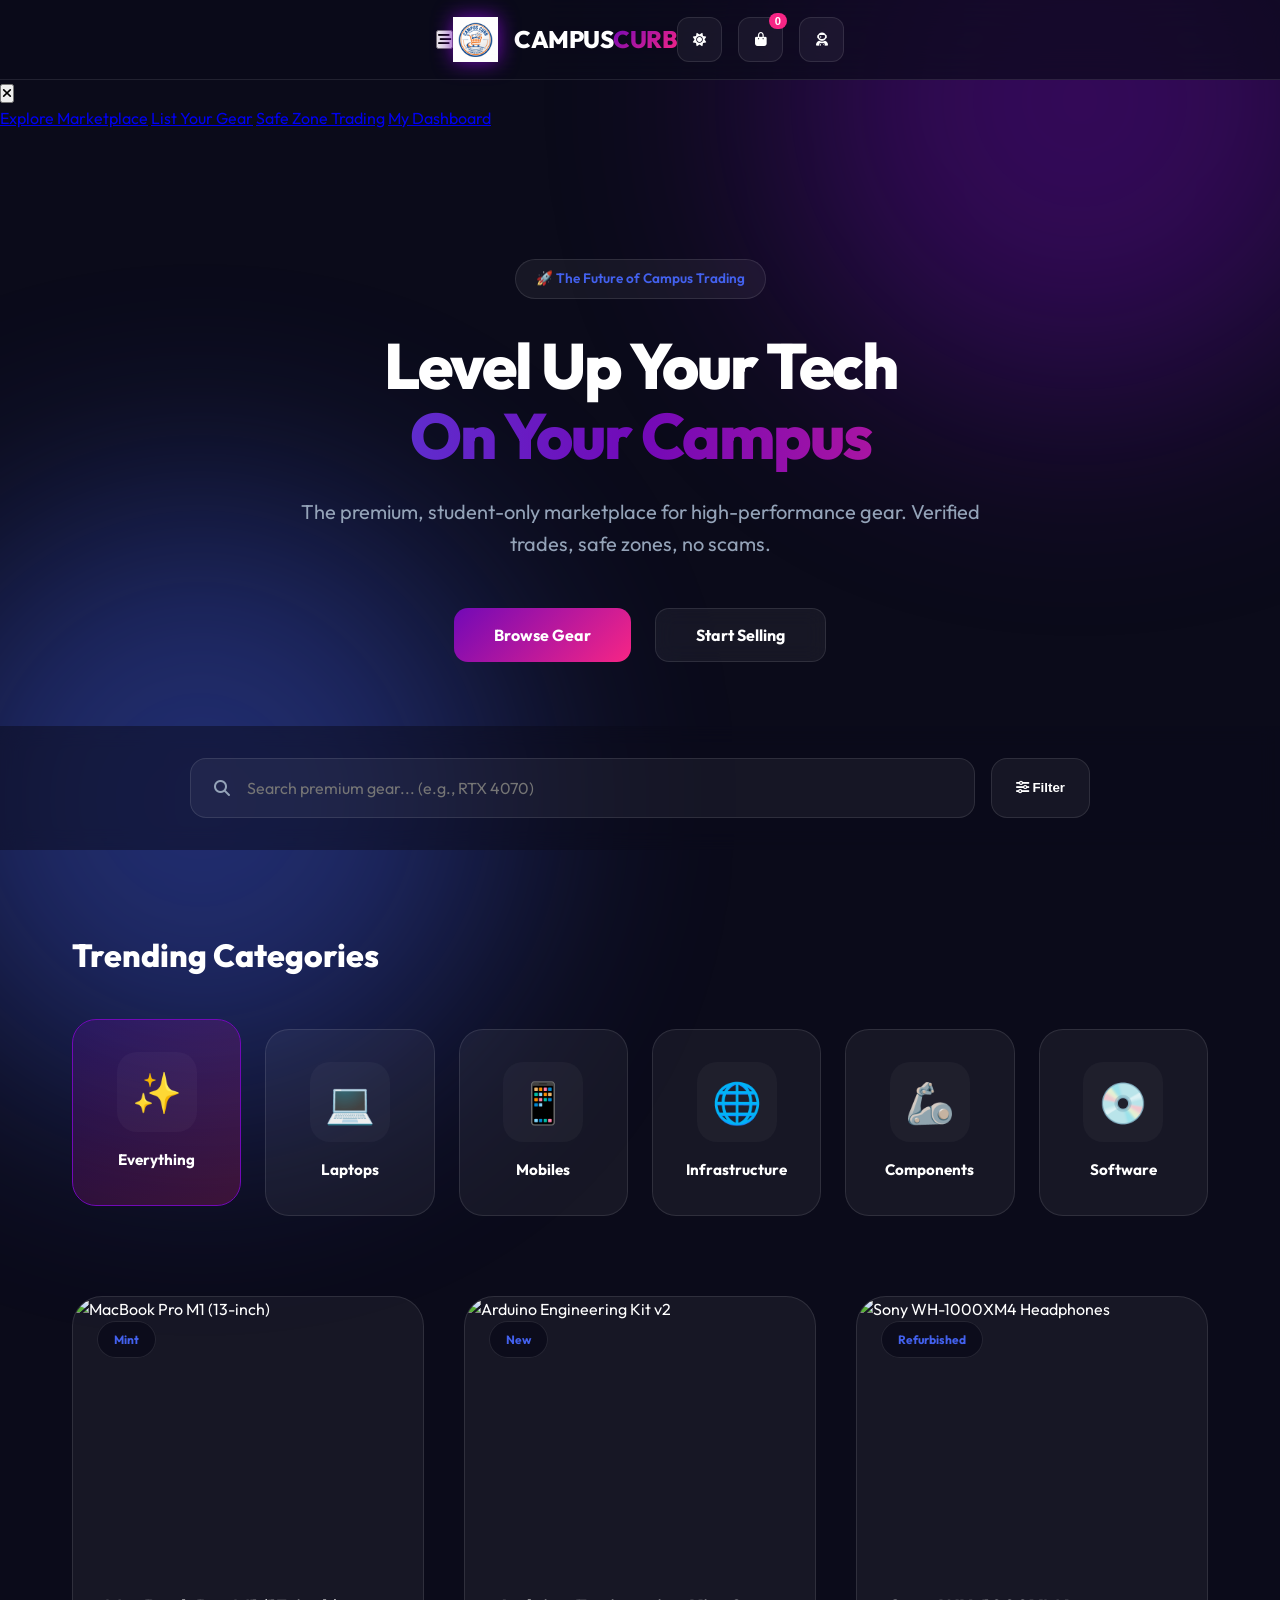
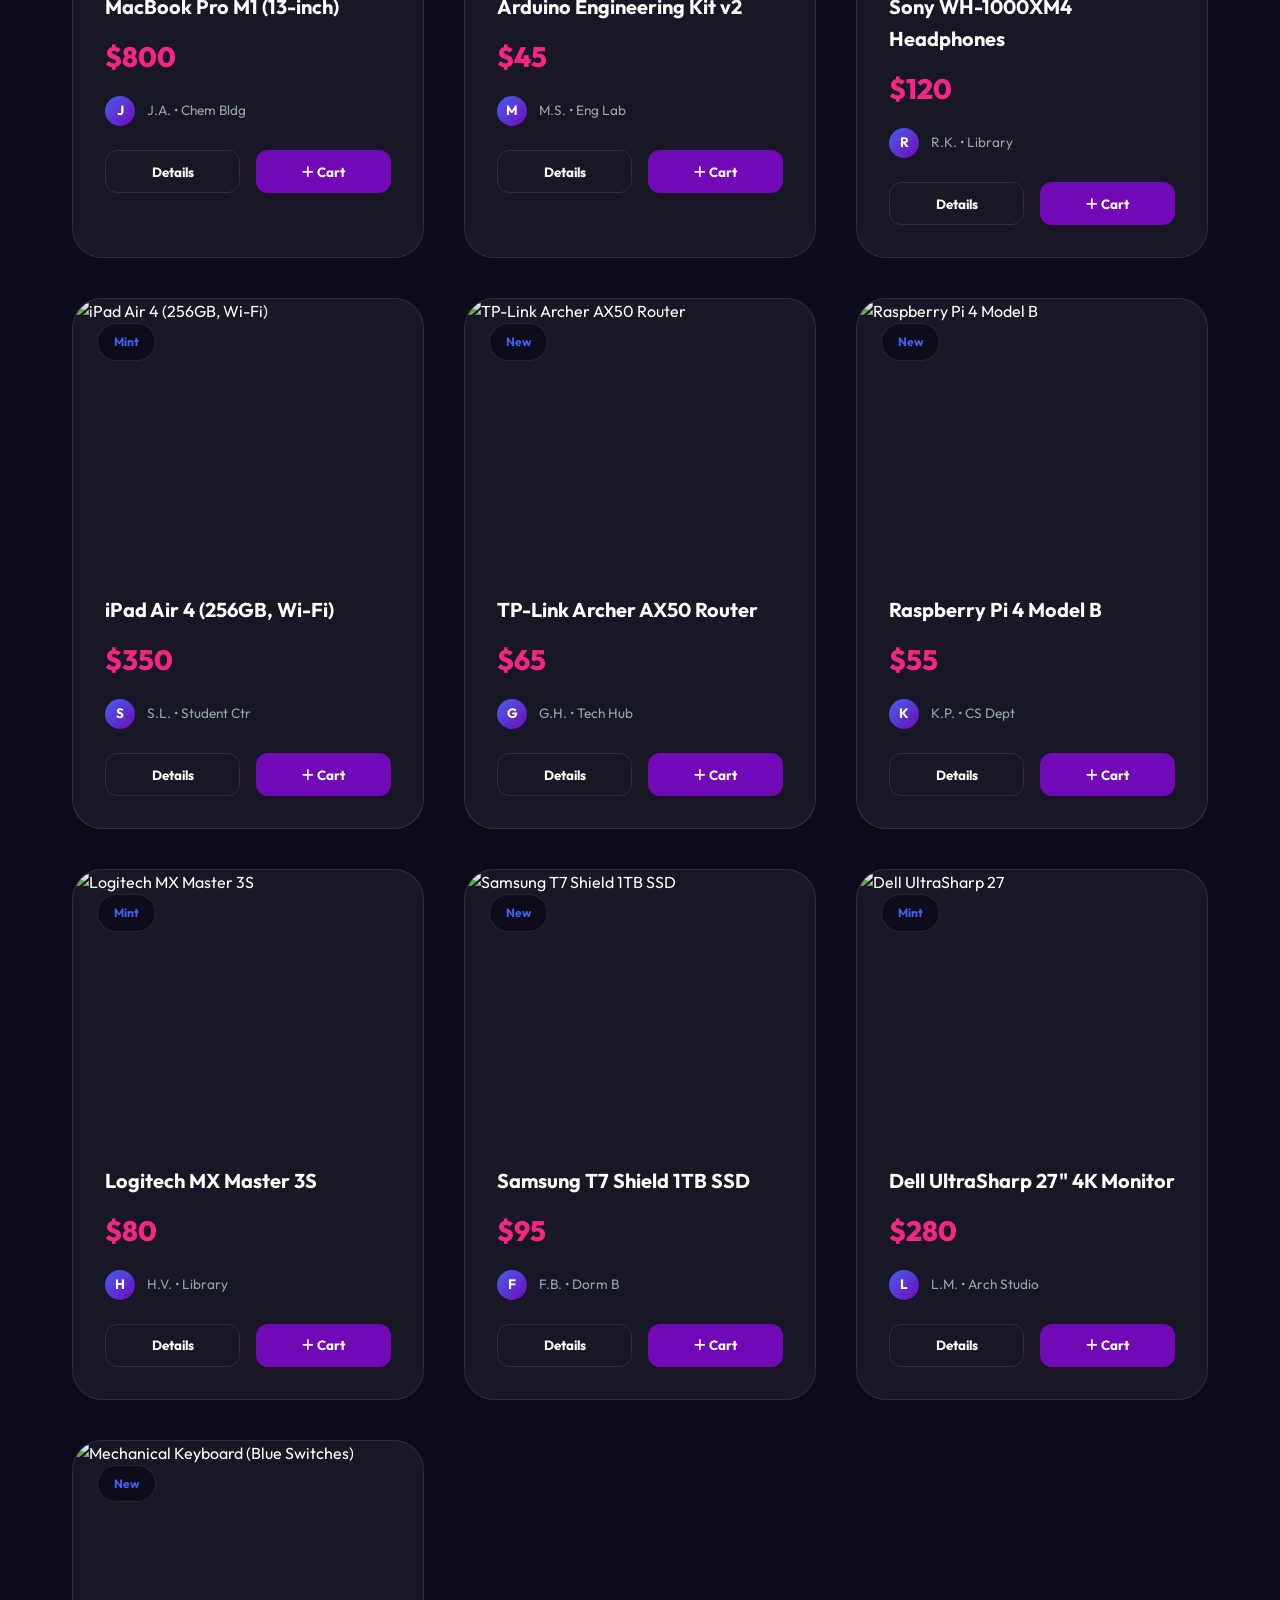
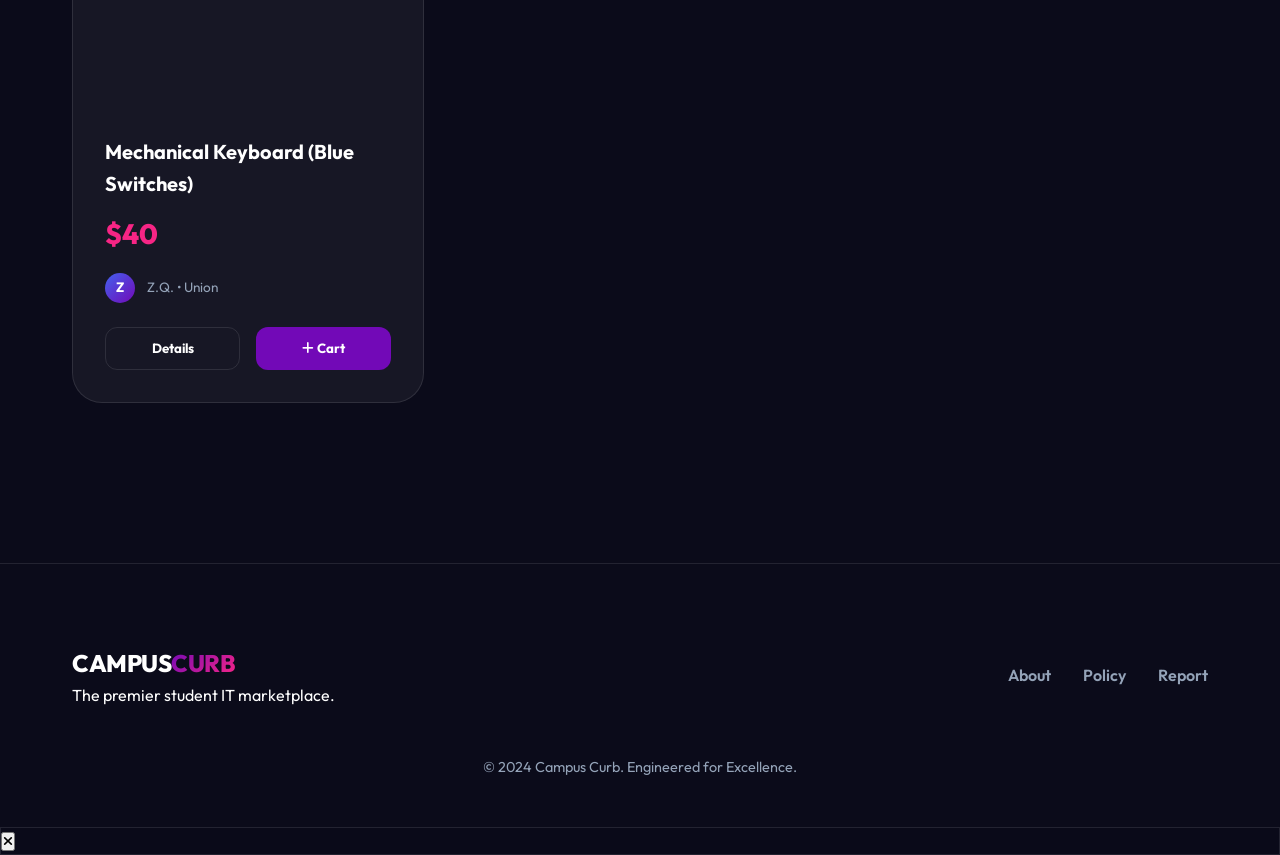
==== index.html @ 7494ae26 "feat: transform Campus Curb into premium PWA and fix GitHub Pages deployment" ====
<!DOCTYPE html>
<html lang="en">
<head>
    <meta charset="UTF-8">
    <meta name="viewport" content="width=device-width, initial-scale=1.0">
    <meta name="description" content="Campus Curb - The trusted campus-exclusive IT marketplace for students to buy and sell gear safely.">
    <meta name="theme-color" content="#1a1a2e">
    
    <title>Campus Curb | Premium University IT Marketplace</title>
    
    <!-- PWA Manifest -->
    <link rel="manifest" href="./manifest.json">
    <link rel="apple-touch-icon" href="./campus_curb_logo_1778481383344.png">

    <!-- Fonts & Icons -->
    <link rel="stylesheet" href="https://cdnjs.cloudflare.com/ajax/libs/font-awesome/6.4.0/css/all.min.css">
    <link href="https://fonts.googleapis.com/css2?family=Outfit:wght@300;400;600;700;800&display=swap" rel="stylesheet">
    
    <!-- Styles -->
    <link rel="stylesheet" href="./css/styles.css">
</head>
<body data-theme="dark">

    <!-- Premium Background Effects -->
    <div class="bg-glow glow-1"></div>
    <div class="bg-glow glow-2"></div>

    <!-- Header -->
    <header>
        <div class="container">
            <div class="header-content">
                <button class="menu-toggle" aria-label="Toggle Navigation">
                    <i class="fas fa-bars-staggered"></i>
                </button>

                <a href="#" class="logo nav-link" data-view="marketplace">
                    <img src="./campus_curb_logo_1778481383344.png" alt="Campus Curb Logo" class="brand-logo">
                    <span class="logo-text">CAMPUS<span>CURB</span></span>
                </a>

                <div class="nav-actions">
                    <button class="nav-btn" id="themeToggle" aria-label="Toggle Theme">
                        <i class="fas fa-moon"></i>
                    </button>
                    <button class="nav-btn" id="cartBtn" aria-label="View Cart">
                        <i class="fas fa-shopping-bag"></i>
                        <span class="cart-badge" id="cartBadge">0</span>
                    </button>
                    <button class="nav-btn nav-link" data-view="profile" aria-label="User Account">
                        <i class="fas fa-user-astronaut"></i>
                    </button>
                </div>
            </div>
        </div>
    </header>

    <!-- Navigation Overlay -->
    <nav class="nav-overlay" id="mobileNav">
        <button class="nav-close"><i class="fas fa-times"></i></button>
        <div class="nav-links">
            <a href="#" class="nav-link active" data-view="marketplace">Explore Marketplace</a>
            <a href="#" class="nav-link" data-view="sell">List Your Gear</a>
            <a href="#" class="nav-link" data-view="how-it-works">Safe Zone Trading</a>
            <a href="#" class="nav-link" data-view="profile">My Dashboard</a>
        </div>
    </nav>

    <main>
        <!-- Marketplace View -->
        <section id="marketplace-view" class="view active">
            <div class="hero">
                <div class="container">
                    <div class="hero-content">
                        <span class="hero-badge">🚀 The Future of Campus Trading</span>
                        <h1>Level Up Your Tech <span>On Your Campus</span></h1>
                        <p>The premium, student-only marketplace for high-performance gear. Verified trades, safe zones, no scams.</p>
                        <div class="hero-cta">
                            <button class="btn btn-primary nav-link" data-view="marketplace">Browse Gear</button>
                            <button class="btn btn-glass nav-link" data-view="sell">Start Selling</button>
                        </div>
                    </div>
                </div>
            </div>

            <div class="search-filter-container">
                <div class="container">
                    <div class="search-wrapper">
                        <div class="search-bar">
                            <i class="fas fa-search"></i>
                            <input type="text" id="searchInput" placeholder="Search premium gear... (e.g., RTX 4070)">
                        </div>
                        <button class="filter-btn">
                            <i class="fas fa-sliders-h"></i> <span>Filter</span>
                        </button>
                    </div>
                </div>
            </div>

            <!-- Categories Section -->
            <section class="categories">
                <div class="container">
                    <div class="section-header">
                        <h2 class="section-title">Trending Categories</h2>
                        <div class="section-line"></div>
                    </div>
                    <div class="category-grid">
                        <div class="category-card active" data-category="all">
                            <div class="category-icon-wrapper"><span class="category-icon">✨</span></div>
                            <div class="category-name">Everything</div>
                        </div>
                        <div class="category-card" data-category="Laptops">
                            <div class="category-icon-wrapper"><span class="category-icon">💻</span></div>
                            <div class="category-name">Laptops</div>
                        </div>
                        <div class="category-card" data-category="Phones">
                            <div class="category-icon-wrapper"><span class="category-icon">📱</span></div>
                            <div class="category-name">Mobiles</div>
                        </div>
                        <div class="category-card" data-category="Networking">
                            <div class="category-icon-wrapper"><span class="category-icon">🌐</span></div>
                            <div class="category-name">Infrastructure</div>
                        </div>
                        <div class="category-card" data-category="Engineering">
                            <div class="category-icon-wrapper"><span class="category-icon">🦾</span></div>
                            <div class="category-name">Components</div>
                        </div>
                        <div class="category-card" data-category="Software">
                            <div class="category-icon-wrapper"><span class="category-icon">💿</span></div>
                            <div class="category-name">Software</div>
                        </div>
                    </div>
                </div>
            </section>

            <!-- Product Grid -->
            <section class="products" id="products">
                <div class="container">
                    <div class="product-grid" id="productGrid">
                        <!-- Products injected by app.js -->
                    </div>
                </div>
            </section>
        </section>

        <!-- Sell View -->
        <section id="sell-view" class="view">
            <div class="container">
                <div class="view-header">
                    <h2>Sell Your Gear</h2>
                    <p>Reach verified students instantly.</p>
                </div>
                <div class="glass-card form-container">
                    <form class="sell-form" id="listing-form">
                        <div class="form-group">
                            <label>Item Name</label>
                            <input type="text" placeholder="e.g. Razer Blade 15" required>
                        </div>
                        <div class="form-row">
                            <div class="form-group">
                                <label>Category</label>
                                <select required>
                                    <option>Laptops</option>
                                    <option>Phones/Tablets</option>
                                    <option>Networking/Cables</option>
                                    <option>Engineering Components</option>
                                    <option>Software/Lab Gear</option>
                                </select>
                            </div>
                            <div class="form-group">
                                <label>Condition</label>
                                <select required>
                                    <option>New</option>
                                    <option>Mint</option>
                                    <option>Refurbished</option>
                                    <option>Parts</option>
                                </select>
                            </div>
                        </div>
                        <div class="form-group">
                            <label>Price ($)</label>
                            <input type="number" placeholder="Enter amount" required>
                        </div>
                        <div class="form-group">
                            <label>Description</label>
                            <textarea rows="4" placeholder="Specs, condition, why you're selling..."></textarea>
                        </div>
                        <div class="form-group">
                            <div class="upload-area">
                                <i class="fas fa-cloud-upload-alt"></i>
                                <span>Drop product images here or click to browse</span>
                                <input type="file" hidden>
                            </div>
                        </div>
                        <button type="submit" class="btn btn-primary btn-large">Launch Listing</button>
                    </form>
                </div>
            </div>
        </section>

        <!-- How It Works View -->
        <section id="how-it-works-view" class="view">
            <div class="container">
                <div class="view-header">
                    <h2>Safe Trading Protocol</h2>
                    <p>How we ensure every trade is 100% secure.</p>
                </div>
                <div class="protocol-grid">
                    <div class="protocol-card">
                        <div class="protocol-icon"><i class="fas fa-id-card-clip"></i></div>
                        <h3>Verified Identity</h3>
                        <p>Every user is verified via institutional email. No bots, no outsiders.</p>
                    </div>
                    <div class="protocol-card">
                        <div class="protocol-icon"><i class="fas fa-shield-halved"></i></div>
                        <h3>Safe Zones</h3>
                        <p>We recommend trading at designated high-visibility campus locations.</p>
                    </div>
                    <div class="protocol-card">
                        <div class="protocol-icon"><i class="fas fa-handshake-simple"></i></div>
                        <h3>Face-to-Face</h3>
                        <p>Inspect gear before you pay. Complete trust, zero friction.</p>
                    </div>
                </div>
            </div>
        </section>

        <!-- Profile View -->
        <section id="profile-view" class="view">
            <div class="container">
                <div class="profile-dashboard glass-card">
                    <div class="profile-info">
                        <div class="profile-avatar">JD</div>
                        <div class="profile-details">
                            <h2>John Doe</h2>
                            <p class="profile-meta">Computer Science Senior | 5.0 ⭐</p>
                            <span class="status-badge"><i class="fas fa-circle-check"></i> Verified Student</span>
                        </div>
                    </div>
                    <div class="profile-stats">
                        <div class="stat-item">
                            <span class="stat-value">12</span>
                            <span class="stat-label">Sales</span>
                        </div>
                        <div class="stat-item">
                            <span class="stat-value">4</span>
                            <span class="stat-label">Active</span>
                        </div>
                    </div>
                </div>

                <div class="dashboard-section">
                    <h3 class="section-title">Your Active Listings</h3>
                    <div id="userListings" class="product-grid">
                        <p class="empty-state">You don't have any active listings. <a href="#" class="nav-link link-accent" data-view="sell">Start selling now.</a></p>
                    </div>
                </div>
            </div>
        </section>
    </main>

    <!-- Footer -->
    <footer>
        <div class="container">
            <div class="footer-grid">
                <div class="footer-brand">
                    <span class="logo-text">CAMPUS<span>CURB</span></span>
                    <p>The premier student IT marketplace.</p>
                </div>
                <div class="footer-nav">
                    <a href="#">About</a>
                    <a href="#">Policy</a>
                    <a href="#">Report</a>
                </div>
            </div>
            <div class="footer-bottom">
                <p>&copy; 2024 Campus Curb. Engineered for Excellence.</p>
            </div>
        </div>
    </footer>

    <!-- Cart Drawer -->
    <div class="cart-overlay" id="cartOverlay"></div>
    <div class="cart-drawer glass-panel" id="cartDrawer">
        <div class="cart-header">
            <h2>Your Cart (<span id="cartCount">0</span>)</h2>
            <button id="cartClose" class="icon-btn"><i class="fas fa-times"></i></button>
        </div>
        <div id="cartItems" class="cart-content"></div>
        <div class="cart-footer">
            <div class="cart-total">
                <span>Total Amount:</span>
                <span id="cartTotal">$0.00</span>
            </div>
            <button class="btn btn-primary btn-full">Proceed to Checkout</button>
        </div>
    </div>

    <!-- Product Details Modal -->
    <div class="modal-overlay" id="productModalOverlay">
        <div class="modal-content glass-panel">
            <button class="modal-close icon-btn" id="productModalClose"><i class="fas fa-times"></i></button>
            <div id="productModalBody">
                <!-- Content injected by app.js -->
            </div>
        </div>
    </div>

    <!-- Scripts -->
    <script src="./js/app.js"></script>
</body>
</html>
---- css/styles.css ----
/* 
    CAMPUS CURB - Premium Design System 
    Color Palette: Deep Indigo, Electric Violet, Magenta
*/

:root {
    --primary-indigo: #4361ee;
    --primary-violet: #7209b7;
    --primary-magenta: #f72585;
    --bg-deep: #0b0b1a;
    --bg-card: rgba(255, 255, 255, 0.05);
    --glass-border: rgba(255, 255, 255, 0.1);
    --text-bright: #ffffff;
    --text-dim: #94a3b8;
    --accent-glow: rgba(114, 9, 183, 0.3);
    --transition-smooth: all 0.4s cubic-bezier(0.4, 0, 0.2, 1);
    --shadow-premium: 0 20px 40px rgba(0, 0, 0, 0.4);
}

[data-theme="light"] {
    --bg-deep: #f8fafc;
    --bg-card: rgba(255, 255, 255, 0.7);
    --glass-border: rgba(0, 0, 0, 0.05);
    --text-bright: #1e293b;
    --text-dim: #64748b;
    --accent-glow: rgba(67, 97, 238, 0.1);
}

* {
    margin: 0;
    padding: 0;
    box-sizing: border-box;
}

body {
    font-family: 'Outfit', sans-serif;
    background-color: var(--bg-deep);
    color: var(--text-bright);
    line-height: 1.6;
    overflow-x: hidden;
    transition: var(--transition-smooth);
}

.container {
    max-width: 1200px;
    margin: 0 auto;
    padding: 0 2rem;
}

/* Background Glow Effects */
.bg-glow {
    position: fixed;
    width: 600px;
    height: 600px;
    border-radius: 50%;
    filter: blur(120px);
    z-index: -1;
    opacity: 0.4;
    pointer-events: none;
}

.glow-1 {
    background: var(--primary-violet);
    top: -200px;
    right: -100px;
}

.glow-2 {
    background: var(--primary-indigo);
    bottom: -200px;
    left: -100px;
}

/* Header & Glassmorphism */
header {
    position: sticky;
    top: 0;
    z-index: 1000;
    background: rgba(11, 11, 26, 0.7);
    backdrop-filter: blur(20px);
    border-bottom: 1px solid var(--glass-border);
    height: 80px;
    display: flex;
    align-items: center;
}

.header-content {
    display: flex;
    justify-content: space-between;
    align-items: center;
}

.logo {
    display: flex;
    align-items: center;
    gap: 1rem;
    text-decoration: none;
}

.brand-logo {
    height: 45px;
    filter: drop-shadow(0 0 10px var(--primary-violet));
}

.logo-text {
    font-size: 1.5rem;
    font-weight: 800;
    letter-spacing: -0.5px;
    color: var(--text-bright);
}

.logo-text span {
    background: linear-gradient(135deg, var(--primary-violet), var(--primary-magenta));
    -webkit-background-clip: text;
    -webkit-text-fill-color: transparent;
}

.nav-actions {
    display: flex;
    gap: 1rem;
}

.nav-btn {
    width: 45px;
    height: 45px;
    border-radius: 12px;
    border: 1px solid var(--glass-border);
    background: var(--bg-card);
    color: var(--text-bright);
    cursor: pointer;
    display: flex;
    align-items: center;
    justify-content: center;
    transition: var(--transition-smooth);
    position: relative;
}

.nav-btn:hover {
    background: var(--primary-violet);
    border-color: var(--primary-magenta);
    transform: translateY(-2px);
    box-shadow: 0 10px 20px var(--accent-glow);
}

.cart-badge {
    position: absolute;
    top: -5px;
    right: -5px;
    background: var(--primary-magenta);
    font-size: 0.7rem;
    padding: 2px 6px;
    border-radius: 20px;
    font-weight: 700;
}

/* Hero Section */
.hero {
    padding: 8rem 0 4rem;
    text-align: center;
}

.hero-badge {
    display: inline-block;
    padding: 0.5rem 1.25rem;
    background: var(--bg-card);
    border: 1px solid var(--glass-border);
    border-radius: 100px;
    font-size: 0.85rem;
    font-weight: 600;
    margin-bottom: 2rem;
    color: var(--primary-indigo);
}

.hero h1 {
    font-size: 4rem;
    font-weight: 800;
    line-height: 1.1;
    margin-bottom: 1.5rem;
    letter-spacing: -2px;
}

.hero h1 span {
    display: block;
    background: linear-gradient(90deg, var(--primary-indigo), var(--primary-violet), var(--primary-magenta));
    -webkit-background-clip: text;
    -webkit-text-fill-color: transparent;
}

.hero p {
    font-size: 1.25rem;
    color: var(--text-dim);
    max-width: 700px;
    margin: 0 auto 3rem;
}

.hero-cta {
    display: flex;
    gap: 1.5rem;
    justify-content: center;
}

/* Buttons */
.btn {
    padding: 1rem 2.5rem;
    border-radius: 14px;
    font-weight: 700;
    cursor: pointer;
    transition: var(--transition-smooth);
    border: none;
    font-family: inherit;
    font-size: 1rem;
    text-decoration: none;
    display: inline-flex;
    align-items: center;
    gap: 0.75rem;
}

.btn-primary {
    background: linear-gradient(135deg, var(--primary-violet), var(--primary-magenta));
    color: white;
}

.btn-primary:hover {
    transform: scale(1.05);
    box-shadow: 0 15px 30px rgba(247, 37, 133, 0.4);
}

.btn-glass {
    background: var(--bg-card);
    border: 1px solid var(--glass-border);
    color: var(--text-bright);
    backdrop-filter: blur(10px);
}

.btn-glass:hover {
    background: rgba(255,255,255,0.1);
    border-color: var(--text-bright);
}

/* Search & Filter Bar */
.search-filter-container {
    padding: 2rem 0;
    position: sticky;
    top: 80px;
    z-index: 900;
    background: rgba(11, 11, 26, 0.5);
    backdrop-filter: blur(10px);
}

.search-wrapper {
    display: flex;
    gap: 1rem;
    max-width: 900px;
    margin: 0 auto;
}

.search-bar {
    flex: 1;
    position: relative;
}

.search-bar i {
    position: absolute;
    left: 1.5rem;
    top: 50%;
    transform: translateY(-50%);
    color: var(--text-dim);
}

.search-bar input {
    width: 100%;
    padding: 1.2rem 1rem 1.2rem 3.5rem;
    background: var(--bg-card);
    border: 1px solid var(--glass-border);
    border-radius: 16px;
    color: var(--text-bright);
    font-size: 1rem;
    outline: none;
    transition: var(--transition-smooth);
}

.search-bar input:focus {
    border-color: var(--primary-violet);
    background: rgba(255,255,255,0.08);
    box-shadow: 0 0 30px var(--accent-glow);
}

.filter-btn {
    padding: 0 1.5rem;
    background: var(--bg-card);
    border: 1px solid var(--glass-border);
    border-radius: 16px;
    color: var(--text-bright);
    cursor: pointer;
    font-weight: 600;
    transition: var(--transition-smooth);
}

/* Categories */
.categories {
    padding: 5rem 0;
}

.section-header {
    margin-bottom: 3rem;
}

.section-title {
    font-size: 2rem;
    font-weight: 800;
    margin-bottom: 0.5rem;
}

.category-grid {
    display: grid;
    grid-template-columns: repeat(auto-fill, minmax(160px, 1fr));
    gap: 1.5rem;
}

.category-card {
    background: var(--bg-card);
    border: 1px solid var(--glass-border);
    padding: 2rem 1rem;
    border-radius: 24px;
    text-align: center;
    cursor: pointer;
    transition: var(--transition-smooth);
}

.category-card:hover, .category-card.active {
    background: linear-gradient(135deg, rgba(114, 9, 183, 0.2), rgba(247, 37, 133, 0.2));
    border-color: var(--primary-violet);
    transform: translateY(-10px);
}

.category-icon-wrapper {
    font-size: 2.5rem;
    margin-bottom: 1rem;
    display: inline-flex;
    width: 80px;
    height: 80px;
    background: rgba(255,255,255,0.03);
    border-radius: 20px;
    align-items: center;
    justify-content: center;
}

.category-name {
    font-weight: 700;
    font-size: 0.95rem;
}

/* Product Cards */
.product-grid {
    display: grid;
    grid-template-columns: repeat(auto-fill, minmax(300px, 1fr));
    gap: 2.5rem;
    padding-bottom: 5rem;
}

.product-card {
    background: var(--bg-card);
    border: 1px solid var(--glass-border);
    border-radius: 30px;
    overflow: hidden;
    transition: var(--transition-smooth);
    position: relative;
}

.product-card:hover {
    transform: scale(1.02);
    box-shadow: var-shadow-premium;
    border-color: var(--primary-violet);
}

.product-image-wrapper {
    position: relative;
    aspect-ratio: 4/3;
    overflow: hidden;
}

.product-image-wrapper img {
    width: 100%;
    height: 100%;
    object-fit: cover;
    transition: var(--transition-smooth);
}

.product-card:hover .product-image-wrapper img {
    transform: scale(1.1);
}

.condition-badge {
    position: absolute;
    top: 1.5rem;
    left: 1.5rem;
    background: rgba(11, 11, 26, 0.8);
    backdrop-filter: blur(10px);
    padding: 0.5rem 1rem;
    border-radius: 100px;
    font-size: 0.75rem;
    font-weight: 700;
    color: var(--primary-indigo);
    border: 1px solid var(--glass-border);
}

.product-info {
    padding: 2rem;
}

.product-title {
    font-size: 1.25rem;
    font-weight: 700;
    margin-bottom: 0.75rem;
}

.product-price {
    font-size: 1.75rem;
    font-weight: 800;
    color: var(--primary-magenta);
    margin-bottom: 1rem;
}

.product-seller {
    display: flex;
    align-items: center;
    gap: 0.75rem;
    color: var(--text-dim);
    font-size: 0.85rem;
    margin-bottom: 1.5rem;
}

.seller-avatar {
    width: 30px;
    height: 30px;
    background: linear-gradient(135deg, var(--primary-indigo), var(--primary-violet));
    border-radius: 50%;
    display: flex;
    align-items: center;
    justify-content: center;
    color: white;
    font-weight: 700;
}

.product-actions {
    display: grid;
    grid-template-columns: 1fr 1fr;
    gap: 1rem;
}

.btn-detail, .btn-contact {
    padding: 0.8rem;
    border-radius: 12px;
    font-weight: 700;
    cursor: pointer;
    font-family: inherit;
}

.btn-detail {
    background: transparent;
    border: 1px solid var(--glass-border);
    color: var(--text-bright);
}

.btn-contact {
    background: var(--primary-violet);
    border: none;
    color: white;
}

/* Views Management */
.view {
    display: none;
    animation: fadeIn 0.5s ease-out;
}

.view.active {
    display: block;
}

@keyframes fadeIn {
    from { opacity: 0; transform: translateY(20px); }
    to { opacity: 1; transform: translateY(0); }
}

/* Modal & Cart Overlays */
.glass-panel {
    background: rgba(11, 11, 26, 0.85);
    backdrop-filter: blur(40px);
    border: 1px solid var(--glass-border);
}

.cart-drawer {
    position: fixed;
    top: 0;
    right: -450px;
    width: 100%;
    max-width: 450px;
    height: 100vh;
    z-index: 2000;
    transition: 0.5s cubic-bezier(0.4, 0, 0.2, 1);
    display: flex;
    flex-direction: column;
}

.cart-drawer.open {
    right: 0;
}

.cart-header {
    padding: 2rem;
    display: flex;
    justify-content: space-between;
    align-items: center;
    border-bottom: 1px solid var(--glass-border);
}

.cart-content {
    flex: 1;
    overflow-y: auto;
    padding: 2rem;
}

.cart-footer {
    padding: 2rem;
    border-top: 1px solid var(--glass-border);
}

.cart-total {
    display: flex;
    justify-content: space-between;
    font-size: 1.25rem;
    font-weight: 800;
    margin-bottom: 1.5rem;
}

.cart-overlay {
    position: fixed;
    top: 0;
    left: 0;
    width: 100%;
    height: 100%;
    background: rgba(0,0,0,0.6);
    backdrop-filter: blur(10px);
    z-index: 1500;
    display: none;
}

.cart-overlay.open {
    display: block;
}

/* Forms & Selling View */
.glass-card {
    background: var(--bg-card);
    border: 1px solid var(--glass-border);
    border-radius: 30px;
    padding: 3rem;
}

.view-header {
    text-align: center;
    margin-bottom: 4rem;
    padding-top: 5rem;
}

.view-header h2 { font-size: 3rem; font-weight: 800; }
.view-header p { color: var(--text-dim); font-size: 1.2rem; }

.form-container {
    max-width: 800px;
    margin: 0 auto 10rem;
}

.form-group { margin-bottom: 2rem; }
.form-row { display: grid; grid-template-columns: 1fr 1fr; gap: 2rem; }

label { display: block; font-weight: 700; margin-bottom: 0.75rem; color: var(--text-bright); }

input, select, textarea {
    width: 100%;
    padding: 1.25rem;
    background: rgba(255,255,255,0.05);
    border: 1px solid var(--glass-border);
    border-radius: 16px;
    color: var(--text-bright);
    font-family: inherit;
    font-size: 1rem;
    outline: none;
    transition: var(--transition-smooth);
}

input:focus, select:focus, textarea:focus {
    border-color: var(--primary-violet);
    background: rgba(255,255,255,0.1);
}

.upload-area {
    border: 2px dashed var(--glass-border);
    padding: 3rem;
    border-radius: 20px;
    text-align: center;
    cursor: pointer;
    transition: var(--transition-smooth);
}

.upload-area:hover {
    border-color: var(--primary-magenta);
    background: rgba(247, 37, 133, 0.05);
}

.upload-area i { font-size: 3rem; color: var(--primary-violet); margin-bottom: 1rem; }

/* Responsive */
@media (max-width: 768px) {
    .hero h1 { font-size: 2.5rem; }
    .hero-cta { flex-direction: column; }
    .form-row { grid-template-columns: 1fr; }
    .search-wrapper { flex-direction: column; }
    .header-content { padding: 0 1rem; }
}

/* Footer */
footer {
    padding: 5rem 0 3rem;
    border-top: 1px solid var(--glass-border);
    margin-top: 5rem;
}

.footer-grid {
    display: flex;
    justify-content: space-between;
    align-items: center;
    margin-bottom: 3rem;
}

.footer-nav {
    display: flex;
    gap: 2rem;
}

.footer-nav a {
    text-decoration: none;
    color: var(--text-dim);
    font-weight: 600;
}

.footer-bottom {
    text-align: center;
    color: var(--text-dim);
    font-size: 0.9rem;
}
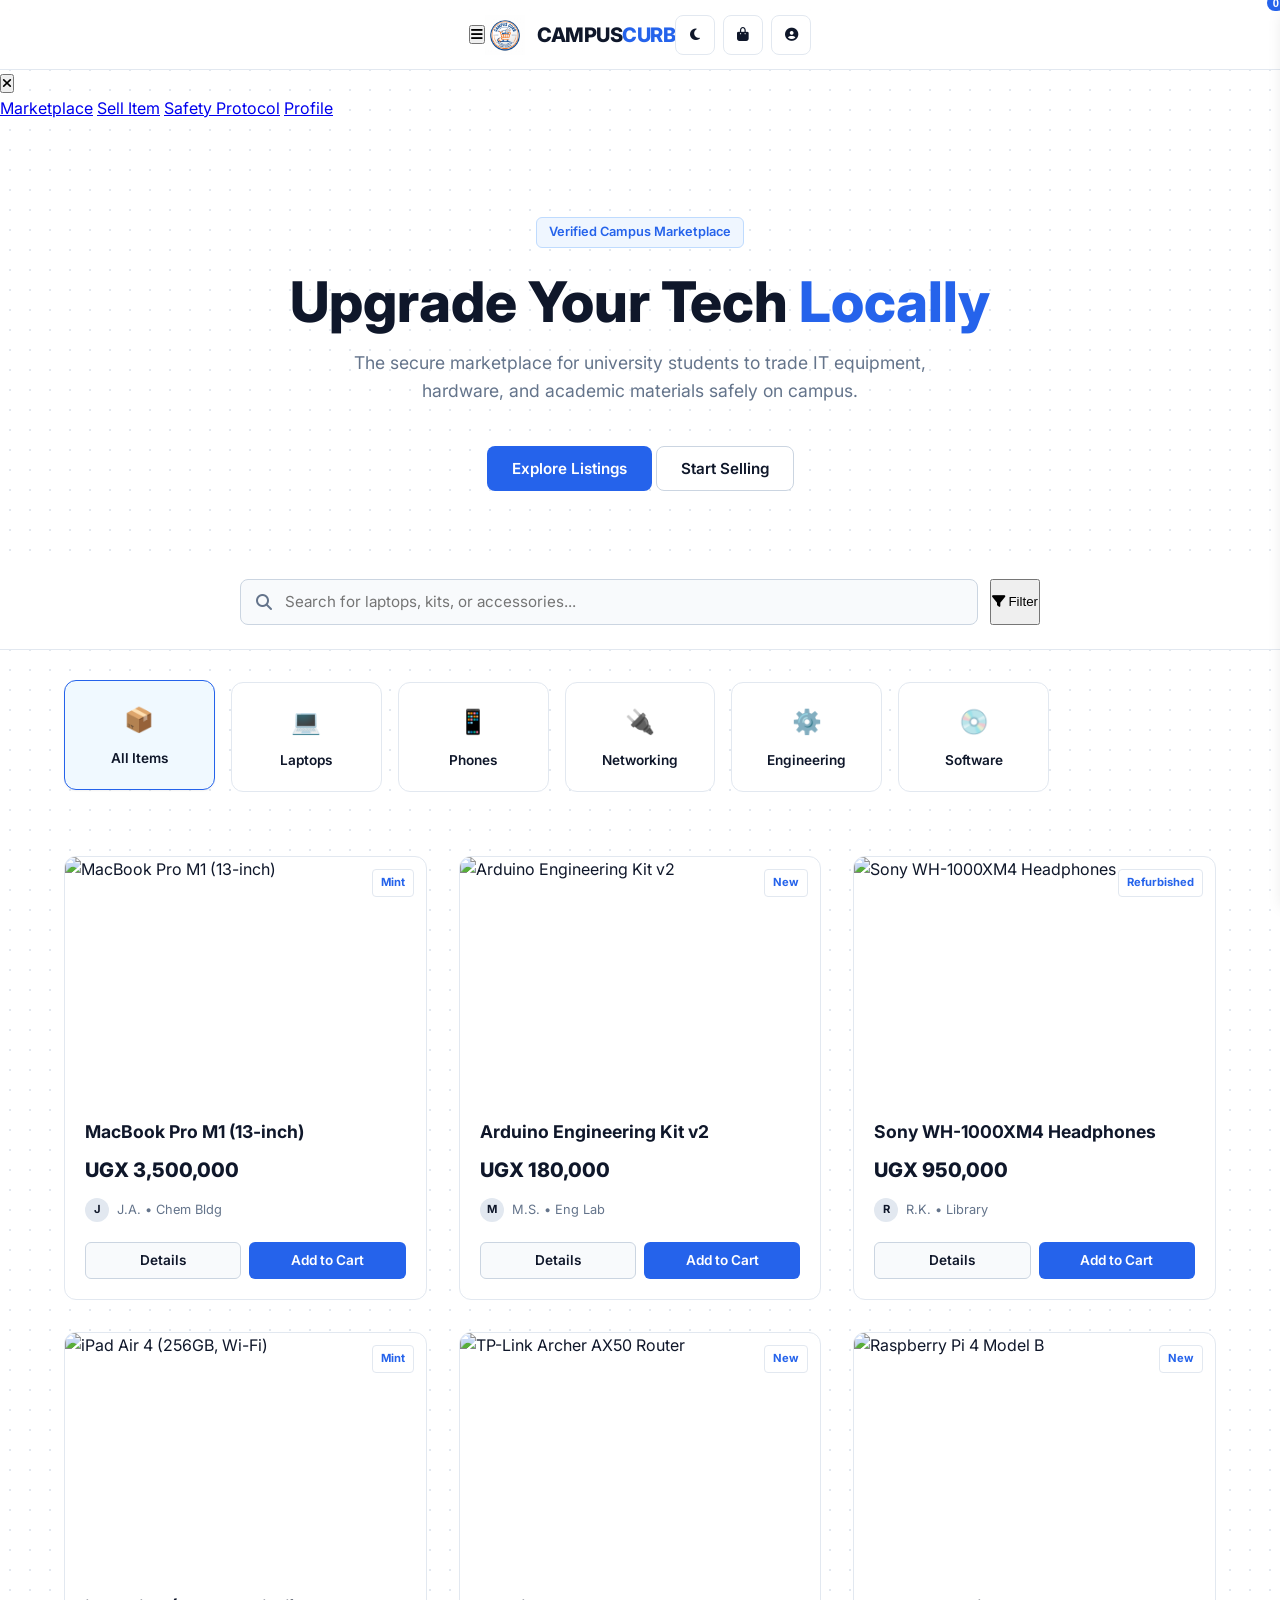
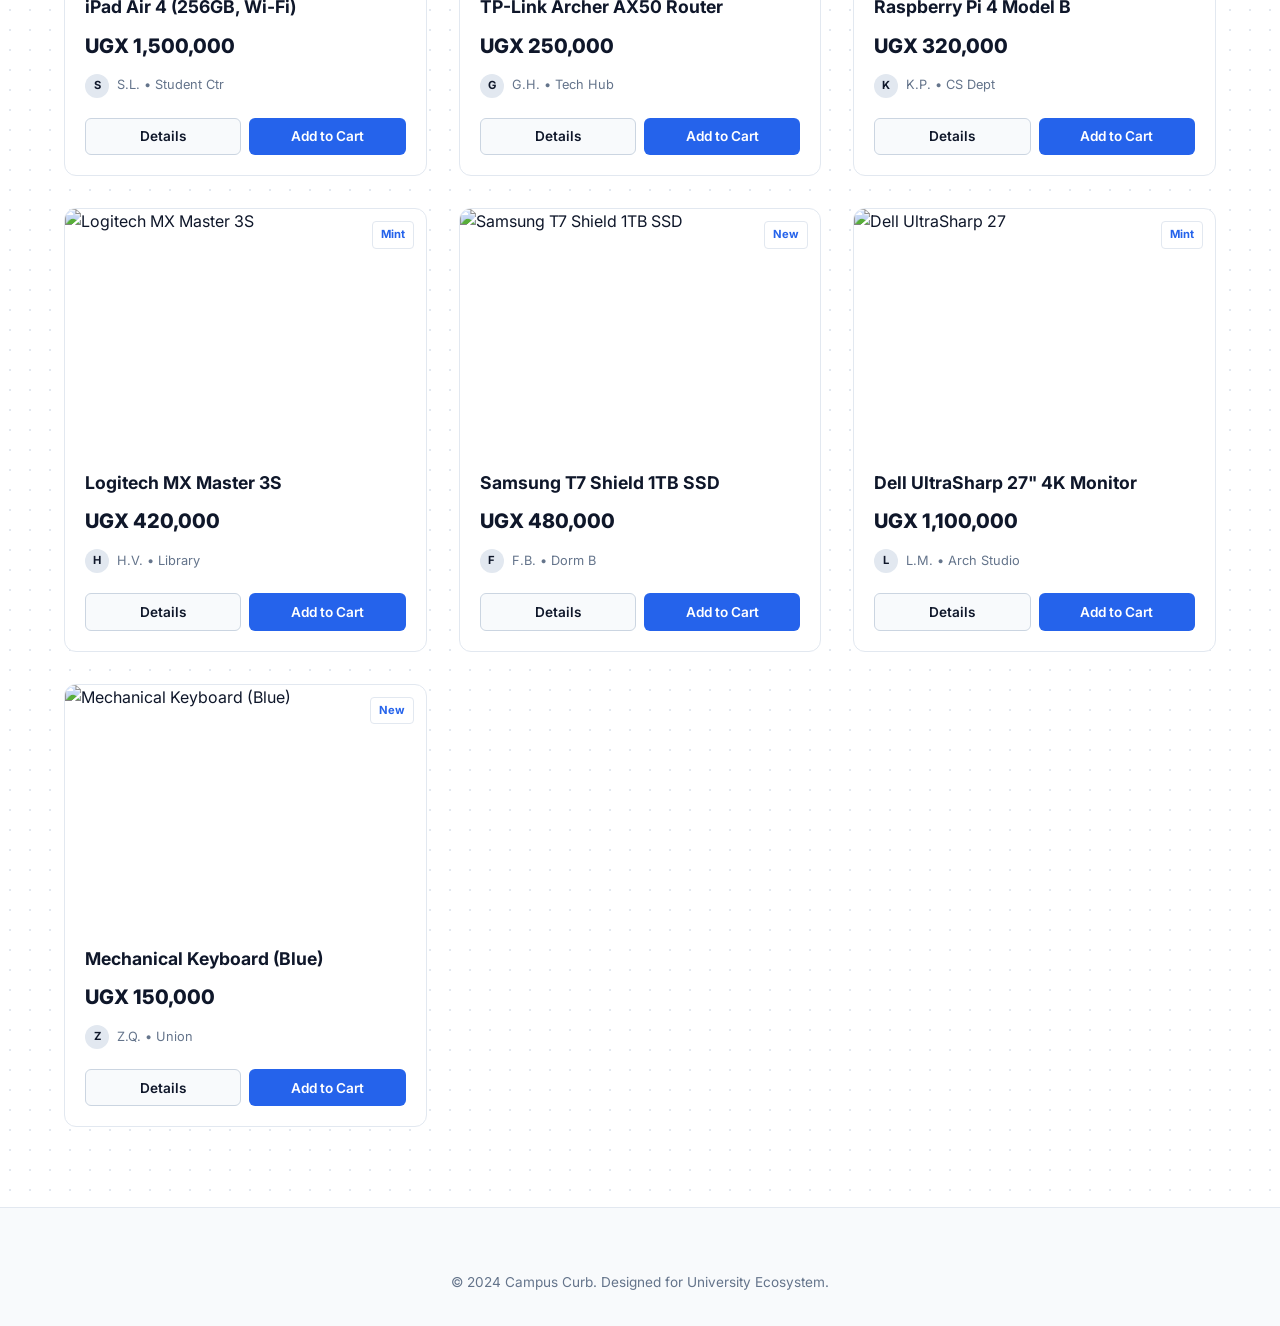
==== commit 0c645330: "style: technical white refresh and UGX currency update" ====
--- a/index.html
+++ b/index.html
@@ -4,9 +4,9 @@
     <meta charset="UTF-8">
     <meta name="viewport" content="width=device-width, initial-scale=1.0">
     <meta name="description" content="Campus Curb - The trusted campus-exclusive IT marketplace for students to buy and sell gear safely.">
-    <meta name="theme-color" content="#1a1a2e">
+    <meta name="theme-color" content="#2563eb">
     
-    <title>Campus Curb | Premium University IT Marketplace</title>
+    <title>Campus Curb | University IT Marketplace</title>
     
     <!-- PWA Manifest -->
     <link rel="manifest" href="./manifest.json">
@@ -14,23 +14,19 @@
 
     <!-- Fonts & Icons -->
     <link rel="stylesheet" href="https://cdnjs.cloudflare.com/ajax/libs/font-awesome/6.4.0/css/all.min.css">
-    <link href="https://fonts.googleapis.com/css2?family=Outfit:wght@300;400;600;700;800&display=swap" rel="stylesheet">
+    <link href="https://fonts.googleapis.com/css2?family=Inter:wght@300;400;500;600;700;800&display=swap" rel="stylesheet">
     
     <!-- Styles -->
     <link rel="stylesheet" href="./css/styles.css">
 </head>
-<body data-theme="dark">
-
-    <!-- Premium Background Effects -->
-    <div class="bg-glow glow-1"></div>
-    <div class="bg-glow glow-2"></div>
+<body data-theme="light">
 
     <!-- Header -->
     <header>
         <div class="container">
             <div class="header-content">
                 <button class="menu-toggle" aria-label="Toggle Navigation">
-                    <i class="fas fa-bars-staggered"></i>
+                    <i class="fas fa-bars"></i>
                 </button>
 
                 <a href="#" class="logo nav-link" data-view="marketplace">
@@ -47,7 +43,7 @@
                         <span class="cart-badge" id="cartBadge">0</span>
                     </button>
                     <button class="nav-btn nav-link" data-view="profile" aria-label="User Account">
-                        <i class="fas fa-user-astronaut"></i>
+                        <i class="fas fa-user-circle"></i>
                     </button>
                 </div>
             </div>
@@ -58,10 +54,10 @@
     <nav class="nav-overlay" id="mobileNav">
         <button class="nav-close"><i class="fas fa-times"></i></button>
         <div class="nav-links">
-            <a href="#" class="nav-link active" data-view="marketplace">Explore Marketplace</a>
-            <a href="#" class="nav-link" data-view="sell">List Your Gear</a>
-            <a href="#" class="nav-link" data-view="how-it-works">Safe Zone Trading</a>
-            <a href="#" class="nav-link" data-view="profile">My Dashboard</a>
+            <a href="#" class="nav-link active" data-view="marketplace">Marketplace</a>
+            <a href="#" class="nav-link" data-view="sell">Sell Item</a>
+            <a href="#" class="nav-link" data-view="how-it-works">Safety Protocol</a>
+            <a href="#" class="nav-link" data-view="profile">Profile</a>
         </div>
     </nav>
 
@@ -71,11 +67,11 @@
             <div class="hero">
                 <div class="container">
                     <div class="hero-content">
-                        <span class="hero-badge">🚀 The Future of Campus Trading</span>
-                        <h1>Level Up Your Tech <span>On Your Campus</span></h1>
-                        <p>The premium, student-only marketplace for high-performance gear. Verified trades, safe zones, no scams.</p>
+                        <span class="hero-badge">Verified Campus Marketplace</span>
+                        <h1>Upgrade Your Tech <span>Locally</span></h1>
+                        <p>The secure marketplace for university students to trade IT equipment, hardware, and academic materials safely on campus.</p>
                         <div class="hero-cta">
-                            <button class="btn btn-primary nav-link" data-view="marketplace">Browse Gear</button>
+                            <button class="btn btn-primary nav-link" data-view="marketplace">Explore Listings</button>
                             <button class="btn btn-glass nav-link" data-view="sell">Start Selling</button>
                         </div>
                     </div>
@@ -87,10 +83,10 @@
                     <div class="search-wrapper">
                         <div class="search-bar">
                             <i class="fas fa-search"></i>
-                            <input type="text" id="searchInput" placeholder="Search premium gear... (e.g., RTX 4070)">
+                            <input type="text" id="searchInput" placeholder="Search for laptops, kits, or accessories...">
                         </div>
                         <button class="filter-btn">
-                            <i class="fas fa-sliders-h"></i> <span>Filter</span>
+                            <i class="fas fa-filter"></i> <span>Filter</span>
                         </button>
                     </div>
                 </div>
@@ -99,14 +95,10 @@
             <!-- Categories Section -->
             <section class="categories">
                 <div class="container">
-                    <div class="section-header">
-                        <h2 class="section-title">Trending Categories</h2>
-                        <div class="section-line"></div>
-                    </div>
                     <div class="category-grid">
                         <div class="category-card active" data-category="all">
-                            <div class="category-icon-wrapper"><span class="category-icon">✨</span></div>
-                            <div class="category-name">Everything</div>
+                            <div class="category-icon-wrapper"><span class="category-icon">📦</span></div>
+                            <div class="category-name">All Items</div>
                         </div>
                         <div class="category-card" data-category="Laptops">
                             <div class="category-icon-wrapper"><span class="category-icon">💻</span></div>
@@ -114,15 +106,15 @@
                         </div>
                         <div class="category-card" data-category="Phones">
                             <div class="category-icon-wrapper"><span class="category-icon">📱</span></div>
-                            <div class="category-name">Mobiles</div>
+                            <div class="category-name">Phones</div>
                         </div>
                         <div class="category-card" data-category="Networking">
-                            <div class="category-icon-wrapper"><span class="category-icon">🌐</span></div>
-                            <div class="category-name">Infrastructure</div>
+                            <div class="category-icon-wrapper"><span class="category-icon">🔌</span></div>
+                            <div class="category-name">Networking</div>
                         </div>
                         <div class="category-card" data-category="Engineering">
-                            <div class="category-icon-wrapper"><span class="category-icon">🦾</span></div>
-                            <div class="category-name">Components</div>
+                            <div class="category-icon-wrapper"><span class="category-icon">⚙️</span></div>
+                            <div class="category-name">Engineering</div>
                         </div>
                         <div class="category-card" data-category="Software">
                             <div class="category-icon-wrapper"><span class="category-icon">💿</span></div>
@@ -146,14 +138,14 @@
         <section id="sell-view" class="view">
             <div class="container">
                 <div class="view-header">
-                    <h2>Sell Your Gear</h2>
-                    <p>Reach verified students instantly.</p>
+                    <h2>Sell Your Material</h2>
+                    <p>Post your IT gear for other students to see.</p>
                 </div>
                 <div class="glass-card form-container">
                     <form class="sell-form" id="listing-form">
                         <div class="form-group">
                             <label>Item Name</label>
-                            <input type="text" placeholder="e.g. Razer Blade 15" required>
+                            <input type="text" placeholder="e.g. MacBook Pro M1" required>
                         </div>
                         <div class="form-row">
                             <div class="form-group">
@@ -172,26 +164,23 @@
                                     <option>New</option>
                                     <option>Mint</option>
                                     <option>Refurbished</option>
-                                    <option>Parts</option>
+                                    <option>Used</option>
                                 </select>
                             </div>
                         </div>
                         <div class="form-group">
-                            <label>Price ($)</label>
-                            <input type="number" placeholder="Enter amount" required>
+                            <label>Price (UGX)</label>
+                            <input type="number" placeholder="Enter amount in UGX" required>
                         </div>
                         <div class="form-group">
                             <label>Description</label>
-                            <textarea rows="4" placeholder="Specs, condition, why you're selling..."></textarea>
-                        </div>
-                        <div class="form-group">
-                            <div class="upload-area">
-                                <i class="fas fa-cloud-upload-alt"></i>
-                                <span>Drop product images here or click to browse</span>
-                                <input type="file" hidden>
-                            </div>
-                        </div>
-                        <button type="submit" class="btn btn-primary btn-large">Launch Listing</button>
+                            <textarea rows="4" placeholder="Describe the item condition, specs, etc."></textarea>
+                        </div>
+                        <div class="form-group">
+                            <label>Product Image</label>
+                            <input type="file" class="file-input">
+                        </div>
+                        <button type="submit" class="btn btn-primary btn-large">Post Listing</button>
                     </form>
                 </div>
             </div>
@@ -201,24 +190,24 @@
         <section id="how-it-works-view" class="view">
             <div class="container">
                 <div class="view-header">
-                    <h2>Safe Trading Protocol</h2>
-                    <p>How we ensure every trade is 100% secure.</p>
-                </div>
-                <div class="protocol-grid">
-                    <div class="protocol-card">
-                        <div class="protocol-icon"><i class="fas fa-id-card-clip"></i></div>
-                        <h3>Verified Identity</h3>
-                        <p>Every user is verified via institutional email. No bots, no outsiders.</p>
-                    </div>
-                    <div class="protocol-card">
-                        <div class="protocol-icon"><i class="fas fa-shield-halved"></i></div>
+                    <h2>Safety Protocol</h2>
+                    <p>Trading securely within the university ecosystem.</p>
+                </div>
+                <div class="protocol-grid" style="display: grid; grid-template-columns: repeat(auto-fit, minmax(250px, 1fr)); gap: 2rem; margin-bottom: 5rem;">
+                    <div class="protocol-card glass-card">
+                        <div class="protocol-icon" style="font-size: 2rem; color: var(--primary-blue); margin-bottom: 1rem;"><i class="fas fa-envelope-circle-check"></i></div>
+                        <h3>University Email</h3>
+                        <p>All users must be verified with their student email to access the marketplace.</p>
+                    </div>
+                    <div class="protocol-card glass-card">
+                        <div class="protocol-icon" style="font-size: 2rem; color: var(--primary-blue); margin-bottom: 1rem;"><i class="fas fa-shield-halved"></i></div>
                         <h3>Safe Zones</h3>
-                        <p>We recommend trading at designated high-visibility campus locations.</p>
-                    </div>
-                    <div class="protocol-card">
-                        <div class="protocol-icon"><i class="fas fa-handshake-simple"></i></div>
-                        <h3>Face-to-Face</h3>
-                        <p>Inspect gear before you pay. Complete trust, zero friction.</p>
+                        <p>We recommend meeting at high-traffic campus areas like the Library or Student Hub.</p>
+                    </div>
+                    <div class="protocol-card glass-card">
+                        <div class="protocol-icon" style="font-size: 2rem; color: var(--primary-blue); margin-bottom: 1rem;"><i class="fas fa-handshake"></i></div>
+                        <h3>In-Person Inspection</h3>
+                        <p>Never pay before inspecting the equipment in person. Verify quality first.</p>
                     </div>
                 </div>
             </div>
@@ -227,31 +216,11 @@
         <!-- Profile View -->
         <section id="profile-view" class="view">
             <div class="container">
-                <div class="profile-dashboard glass-card">
-                    <div class="profile-info">
-                        <div class="profile-avatar">JD</div>
-                        <div class="profile-details">
-                            <h2>John Doe</h2>
-                            <p class="profile-meta">Computer Science Senior | 5.0 ⭐</p>
-                            <span class="status-badge"><i class="fas fa-circle-check"></i> Verified Student</span>
-                        </div>
-                    </div>
-                    <div class="profile-stats">
-                        <div class="stat-item">
-                            <span class="stat-value">12</span>
-                            <span class="stat-label">Sales</span>
-                        </div>
-                        <div class="stat-item">
-                            <span class="stat-value">4</span>
-                            <span class="stat-label">Active</span>
-                        </div>
-                    </div>
-                </div>
-
-                <div class="dashboard-section">
-                    <h3 class="section-title">Your Active Listings</h3>
-                    <div id="userListings" class="product-grid">
-                        <p class="empty-state">You don't have any active listings. <a href="#" class="nav-link link-accent" data-view="sell">Start selling now.</a></p>
+                <div class="profile-dashboard glass-card" style="margin-top: 5rem; display: flex; align-items: center; gap: 2rem;">
+                    <div class="profile-avatar" style="width: 80px; height: 80px; background: var(--primary-blue); color: white; border-radius: 50%; display: flex; align-items: center; justify-content: center; font-size: 2rem; font-weight: 800;">JD</div>
+                    <div class="profile-details">
+                        <h2>John Doe</h2>
+                        <p style="color: var(--text-muted);">Computer Science Student | Verified Seller</p>
                     </div>
                 </div>
             </div>
@@ -261,47 +230,36 @@
     <!-- Footer -->
     <footer>
         <div class="container">
-            <div class="footer-grid">
-                <div class="footer-brand">
-                    <span class="logo-text">CAMPUS<span>CURB</span></span>
-                    <p>The premier student IT marketplace.</p>
-                </div>
-                <div class="footer-nav">
-                    <a href="#">About</a>
-                    <a href="#">Policy</a>
-                    <a href="#">Report</a>
-                </div>
-            </div>
             <div class="footer-bottom">
-                <p>&copy; 2024 Campus Curb. Engineered for Excellence.</p>
+                <p>&copy; 2024 Campus Curb. Designed for University Ecosystem.</p>
             </div>
         </div>
     </footer>
 
     <!-- Cart Drawer -->
     <div class="cart-overlay" id="cartOverlay"></div>
-    <div class="cart-drawer glass-panel" id="cartDrawer">
-        <div class="cart-header">
-            <h2>Your Cart (<span id="cartCount">0</span>)</h2>
-            <button id="cartClose" class="icon-btn"><i class="fas fa-times"></i></button>
-        </div>
-        <div id="cartItems" class="cart-content"></div>
-        <div class="cart-footer">
-            <div class="cart-total">
-                <span>Total Amount:</span>
-                <span id="cartTotal">$0.00</span>
-            </div>
-            <button class="btn btn-primary btn-full">Proceed to Checkout</button>
+    <div class="cart-drawer" id="cartDrawer">
+        <div class="cart-header" style="padding: 1.5rem; border-bottom: 1px solid var(--border-light); display: flex; justify-content: space-between; align-items: center;">
+            <h2>Cart (<span id="cartCount">0</span>)</h2>
+            <button id="cartClose" style="background: none; border: none; font-size: 1.5rem; cursor: pointer;">&times;</button>
+        </div>
+        <div id="cartItems" class="cart-content" style="flex: 1; overflow-y: auto; padding: 1.5rem;"></div>
+        <div class="cart-footer" style="padding: 1.5rem; border-top: 1px solid var(--border-light);">
+            <div class="cart-total" style="display: flex; justify-content: space-between; font-weight: 800; font-size: 1.2rem; margin-bottom: 1.5rem;">
+                <span>Total:</span>
+                <span id="cartTotal">UGX 0</span>
+            </div>
+            <button class="btn btn-primary" style="width: 100%; justify-content: center;">Check Out</button>
         </div>
     </div>
 
     <!-- Product Details Modal -->
     <div class="modal-overlay" id="productModalOverlay">
-        <div class="modal-content glass-panel">
-            <button class="modal-close icon-btn" id="productModalClose"><i class="fas fa-times"></i></button>
+        <div class="modal-content">
             <div id="productModalBody">
                 <!-- Content injected by app.js -->
             </div>
+            <button id="productModalClose" style="position: absolute; top: 1rem; right: 1rem; background: #fff; border: 1px solid var(--border-main); width: 40px; height: 40px; border-radius: 50%; cursor: pointer; font-size: 1.2rem;">&times;</button>
         </div>
     </div>
 
--- a/css/styles.css
+++ b/css/styles.css
@@ -1,29 +1,21 @@
 /* 
-    CAMPUS CURB - Premium Design System 
-    Color Palette: Deep Indigo, Electric Violet, Magenta
+    CAMPUS CURB - Technical White Design System 
+    Color Palette: Clean White, Professional Blue, Slate Gray
 */
 
 :root {
-    --primary-indigo: #4361ee;
-    --primary-violet: #7209b7;
-    --primary-magenta: #f72585;
-    --bg-deep: #0b0b1a;
-    --bg-card: rgba(255, 255, 255, 0.05);
-    --glass-border: rgba(255, 255, 255, 0.1);
-    --text-bright: #ffffff;
-    --text-dim: #94a3b8;
-    --accent-glow: rgba(114, 9, 183, 0.3);
-    --transition-smooth: all 0.4s cubic-bezier(0.4, 0, 0.2, 1);
-    --shadow-premium: 0 20px 40px rgba(0, 0, 0, 0.4);
-}
-
-[data-theme="light"] {
-    --bg-deep: #f8fafc;
-    --bg-card: rgba(255, 255, 255, 0.7);
-    --glass-border: rgba(0, 0, 0, 0.05);
-    --text-bright: #1e293b;
-    --text-dim: #64748b;
-    --accent-glow: rgba(67, 97, 238, 0.1);
+    --primary-blue: #2563eb;
+    --primary-dark: #1e40af;
+    --bg-white: #ffffff;
+    --bg-ghost: #f8fafc;
+    --text-main: #0f172a;
+    --text-muted: #64748b;
+    --border-light: #e2e8f0;
+    --border-main: #cbd5e1;
+    --shadow-sm: 0 1px 2px 0 rgb(0 0 0 / 0.05);
+    --shadow-md: 0 4px 6px -1px rgb(0 0 0 / 0.1), 0 2px 4px -2px rgb(0 0 0 / 0.1);
+    --shadow-lg: 0 10px 15px -3px rgb(0 0 0 / 0.1), 0 4px 6px -4px rgb(0 0 0 / 0.1);
+    --transition: all 0.2s cubic-bezier(0.4, 0, 0.2, 1);
 }
 
 * {
@@ -33,53 +25,31 @@
 }
 
 body {
-    font-family: 'Outfit', sans-serif;
-    background-color: var(--bg-deep);
-    color: var(--text-bright);
+    font-family: 'Inter', -apple-system, BlinkMacSystemFont, 'Segoe UI', Roboto, sans-serif;
+    background-color: var(--bg-white);
+    /* Subtle Technical Grid Pattern */
+    background-image: 
+        radial-gradient(var(--border-light) 1px, transparent 1px);
+    background-size: 20px 20px;
+    color: var(--text-main);
     line-height: 1.6;
-    overflow-x: hidden;
-    transition: var(--transition-smooth);
 }
 
 .container {
     max-width: 1200px;
     margin: 0 auto;
-    padding: 0 2rem;
-}
-
-/* Background Glow Effects */
-.bg-glow {
-    position: fixed;
-    width: 600px;
-    height: 600px;
-    border-radius: 50%;
-    filter: blur(120px);
-    z-index: -1;
-    opacity: 0.4;
-    pointer-events: none;
-}
-
-.glow-1 {
-    background: var(--primary-violet);
-    top: -200px;
-    right: -100px;
-}
-
-.glow-2 {
-    background: var(--primary-indigo);
-    bottom: -200px;
-    left: -100px;
-}
-
-/* Header & Glassmorphism */
+    padding: 0 1.5rem;
+}
+
+/* Header */
 header {
+    background: rgba(255, 255, 255, 0.8);
+    backdrop-filter: blur(12px);
+    border-bottom: 1px solid var(--border-light);
     position: sticky;
     top: 0;
     z-index: 1000;
-    background: rgba(11, 11, 26, 0.7);
-    backdrop-filter: blur(20px);
-    border-bottom: 1px solid var(--glass-border);
-    height: 80px;
+    height: 70px;
     display: flex;
     align-items: center;
 }
@@ -88,169 +58,156 @@
     display: flex;
     justify-content: space-between;
     align-items: center;
+    width: 100%;
 }
 
 .logo {
     display: flex;
     align-items: center;
-    gap: 1rem;
+    gap: 0.75rem;
     text-decoration: none;
 }
 
 .brand-logo {
-    height: 45px;
-    filter: drop-shadow(0 0 10px var(--primary-violet));
+    height: 40px;
 }
 
 .logo-text {
-    font-size: 1.5rem;
+    font-size: 1.25rem;
     font-weight: 800;
+    color: var(--text-main);
     letter-spacing: -0.5px;
-    color: var(--text-bright);
 }
 
 .logo-text span {
-    background: linear-gradient(135deg, var(--primary-violet), var(--primary-magenta));
-    -webkit-background-clip: text;
-    -webkit-text-fill-color: transparent;
+    color: var(--primary-blue);
 }
 
 .nav-actions {
     display: flex;
-    gap: 1rem;
+    gap: 0.5rem;
 }
 
 .nav-btn {
-    width: 45px;
-    height: 45px;
-    border-radius: 12px;
-    border: 1px solid var(--glass-border);
-    background: var(--bg-card);
-    color: var(--text-bright);
+    width: 40px;
+    height: 40px;
+    border-radius: 8px;
+    border: 1px solid var(--border-light);
+    background: var(--bg-white);
+    color: var(--text-main);
     cursor: pointer;
     display: flex;
     align-items: center;
     justify-content: center;
-    transition: var(--transition-smooth);
-    position: relative;
+    transition: var(--transition);
 }
 
 .nav-btn:hover {
-    background: var(--primary-violet);
-    border-color: var(--primary-magenta);
-    transform: translateY(-2px);
-    box-shadow: 0 10px 20px var(--accent-glow);
+    background: var(--bg-ghost);
+    border-color: var(--primary-blue);
+    color: var(--primary-blue);
 }
 
 .cart-badge {
     position: absolute;
     top: -5px;
     right: -5px;
-    background: var(--primary-magenta);
+    background: var(--primary-blue);
+    color: white;
     font-size: 0.7rem;
     padding: 2px 6px;
-    border-radius: 20px;
+    border-radius: 10px;
     font-weight: 700;
 }
 
 /* Hero Section */
 .hero {
-    padding: 8rem 0 4rem;
+    padding: 6rem 0 4rem;
     text-align: center;
 }
 
 .hero-badge {
     display: inline-block;
-    padding: 0.5rem 1.25rem;
-    background: var(--bg-card);
-    border: 1px solid var(--glass-border);
-    border-radius: 100px;
-    font-size: 0.85rem;
+    padding: 0.25rem 0.75rem;
+    background: #eff6ff;
+    color: var(--primary-blue);
+    border: 1px solid #bfdbfe;
+    border-radius: 6px;
+    font-size: 0.8rem;
     font-weight: 600;
-    margin-bottom: 2rem;
-    color: var(--primary-indigo);
+    margin-bottom: 1.5rem;
 }
 
 .hero h1 {
-    font-size: 4rem;
+    font-size: 3.5rem;
     font-weight: 800;
     line-height: 1.1;
-    margin-bottom: 1.5rem;
-    letter-spacing: -2px;
+    margin-bottom: 1rem;
+    color: var(--text-main);
 }
 
 .hero h1 span {
-    display: block;
-    background: linear-gradient(90deg, var(--primary-indigo), var(--primary-violet), var(--primary-magenta));
-    -webkit-background-clip: text;
-    -webkit-text-fill-color: transparent;
+    color: var(--primary-blue);
+    position: relative;
 }
 
 .hero p {
-    font-size: 1.25rem;
-    color: var(--text-dim);
-    max-width: 700px;
-    margin: 0 auto 3rem;
-}
-
-.hero-cta {
-    display: flex;
-    gap: 1.5rem;
-    justify-content: center;
+    font-size: 1.1rem;
+    color: var(--text-muted);
+    max-width: 600px;
+    margin: 0 auto 2.5rem;
 }
 
 /* Buttons */
 .btn {
-    padding: 1rem 2.5rem;
-    border-radius: 14px;
-    font-weight: 700;
+    padding: 0.75rem 1.5rem;
+    border-radius: 8px;
+    font-weight: 600;
     cursor: pointer;
-    transition: var(--transition-smooth);
-    border: none;
+    transition: var(--transition);
+    border: 1px solid transparent;
     font-family: inherit;
-    font-size: 1rem;
+    font-size: 0.95rem;
     text-decoration: none;
     display: inline-flex;
     align-items: center;
+    gap: 0.5rem;
+}
+
+.btn-primary {
+    background: var(--primary-blue);
+    color: white;
+}
+
+.btn-primary:hover {
+    background: var(--primary-dark);
+    box-shadow: var(--shadow-md);
+}
+
+.btn-glass {
+    background: var(--bg-white);
+    border: 1px solid var(--border-main);
+    color: var(--text-main);
+}
+
+.btn-glass:hover {
+    background: var(--bg-ghost);
+}
+
+/* Search Bar */
+.search-filter-container {
+    padding: 1.5rem 0;
+    background: var(--bg-white);
+    border-bottom: 1px solid var(--border-light);
+    position: sticky;
+    top: 70px;
+    z-index: 900;
+}
+
+.search-wrapper {
+    display: flex;
     gap: 0.75rem;
-}
-
-.btn-primary {
-    background: linear-gradient(135deg, var(--primary-violet), var(--primary-magenta));
-    color: white;
-}
-
-.btn-primary:hover {
-    transform: scale(1.05);
-    box-shadow: 0 15px 30px rgba(247, 37, 133, 0.4);
-}
-
-.btn-glass {
-    background: var(--bg-card);
-    border: 1px solid var(--glass-border);
-    color: var(--text-bright);
-    backdrop-filter: blur(10px);
-}
-
-.btn-glass:hover {
-    background: rgba(255,255,255,0.1);
-    border-color: var(--text-bright);
-}
-
-/* Search & Filter Bar */
-.search-filter-container {
-    padding: 2rem 0;
-    position: sticky;
-    top: 80px;
-    z-index: 900;
-    background: rgba(11, 11, 26, 0.5);
-    backdrop-filter: blur(10px);
-}
-
-.search-wrapper {
-    display: flex;
-    gap: 1rem;
-    max-width: 900px;
+    max-width: 800px;
     margin: 0 auto;
 }
 
@@ -261,244 +218,209 @@
 
 .search-bar i {
     position: absolute;
-    left: 1.5rem;
+    left: 1rem;
     top: 50%;
     transform: translateY(-50%);
-    color: var(--text-dim);
+    color: var(--text-muted);
 }
 
 .search-bar input {
     width: 100%;
-    padding: 1.2rem 1rem 1.2rem 3.5rem;
-    background: var(--bg-card);
-    border: 1px solid var(--glass-border);
-    border-radius: 16px;
-    color: var(--text-bright);
-    font-size: 1rem;
+    padding: 0.8rem 1rem 0.8rem 2.75rem;
+    background: var(--bg-ghost);
+    border: 1px solid var(--border-main);
+    border-radius: 8px;
+    color: var(--text-main);
+    font-size: 0.95rem;
     outline: none;
-    transition: var(--transition-smooth);
+    transition: var(--transition);
 }
 
 .search-bar input:focus {
-    border-color: var(--primary-violet);
-    background: rgba(255,255,255,0.08);
-    box-shadow: 0 0 30px var(--accent-glow);
-}
-
-.filter-btn {
-    padding: 0 1.5rem;
-    background: var(--bg-card);
-    border: 1px solid var(--glass-border);
-    border-radius: 16px;
-    color: var(--text-bright);
-    cursor: pointer;
-    font-weight: 600;
-    transition: var(--transition-smooth);
+    border-color: var(--primary-blue);
+    background: var(--bg-white);
+    box-shadow: 0 0 0 3px rgba(37, 99, 235, 0.1);
 }
 
 /* Categories */
-.categories {
-    padding: 5rem 0;
-}
-
-.section-header {
-    margin-bottom: 3rem;
-}
-
-.section-title {
-    font-size: 2rem;
-    font-weight: 800;
-    margin-bottom: 0.5rem;
-}
-
 .category-grid {
     display: grid;
-    grid-template-columns: repeat(auto-fill, minmax(160px, 1fr));
-    gap: 1.5rem;
+    grid-template-columns: repeat(auto-fill, minmax(150px, 1fr));
+    gap: 1rem;
+    padding: 2rem 0;
 }
 
 .category-card {
-    background: var(--bg-card);
-    border: 1px solid var(--glass-border);
-    padding: 2rem 1rem;
-    border-radius: 24px;
+    background: var(--bg-white);
+    border: 1px solid var(--border-light);
+    padding: 1.25rem;
+    border-radius: 12px;
     text-align: center;
     cursor: pointer;
-    transition: var(--transition-smooth);
+    transition: var(--transition);
 }
 
 .category-card:hover, .category-card.active {
-    background: linear-gradient(135deg, rgba(114, 9, 183, 0.2), rgba(247, 37, 133, 0.2));
-    border-color: var(--primary-violet);
-    transform: translateY(-10px);
+    border-color: var(--primary-blue);
+    background: #f0f9ff;
+    transform: translateY(-2px);
+    box-shadow: var(--shadow-sm);
 }
 
 .category-icon-wrapper {
-    font-size: 2.5rem;
-    margin-bottom: 1rem;
-    display: inline-flex;
-    width: 80px;
-    height: 80px;
-    background: rgba(255,255,255,0.03);
-    border-radius: 20px;
-    align-items: center;
-    justify-content: center;
+    font-size: 1.5rem;
+    margin-bottom: 0.5rem;
 }
 
 .category-name {
-    font-weight: 700;
-    font-size: 0.95rem;
+    font-weight: 600;
+    font-size: 0.85rem;
+    color: var(--text-main);
 }
 
 /* Product Cards */
 .product-grid {
     display: grid;
-    grid-template-columns: repeat(auto-fill, minmax(300px, 1fr));
-    gap: 2.5rem;
-    padding-bottom: 5rem;
+    grid-template-columns: repeat(auto-fill, minmax(280px, 1fr));
+    gap: 2rem;
+    padding: 2rem 0 5rem;
 }
 
 .product-card {
-    background: var(--bg-card);
-    border: 1px solid var(--glass-border);
-    border-radius: 30px;
+    background: var(--bg-white);
+    border: 1px solid var(--border-light);
+    border-radius: 12px;
     overflow: hidden;
-    transition: var(--transition-smooth);
-    position: relative;
+    transition: var(--transition);
 }
 
 .product-card:hover {
-    transform: scale(1.02);
-    box-shadow: var-shadow-premium;
-    border-color: var(--primary-violet);
+    border-color: var(--primary-blue);
+    box-shadow: var(--shadow-lg);
 }
 
 .product-image-wrapper {
     position: relative;
-    aspect-ratio: 4/3;
-    overflow: hidden;
+    aspect-ratio: 3/2;
 }
 
 .product-image-wrapper img {
     width: 100%;
     height: 100%;
     object-fit: cover;
-    transition: var(--transition-smooth);
-}
-
-.product-card:hover .product-image-wrapper img {
-    transform: scale(1.1);
 }
 
 .condition-badge {
     position: absolute;
-    top: 1.5rem;
-    left: 1.5rem;
-    background: rgba(11, 11, 26, 0.8);
-    backdrop-filter: blur(10px);
-    padding: 0.5rem 1rem;
-    border-radius: 100px;
-    font-size: 0.75rem;
+    top: 0.75rem;
+    right: 0.75rem;
+    background: rgba(255, 255, 255, 0.9);
+    padding: 0.25rem 0.5rem;
+    border-radius: 4px;
+    font-size: 0.7rem;
     font-weight: 700;
-    color: var(--primary-indigo);
-    border: 1px solid var(--glass-border);
+    color: var(--primary-blue);
+    border: 1px solid var(--border-light);
 }
 
 .product-info {
-    padding: 2rem;
+    padding: 1.25rem;
 }
 
 .product-title {
+    font-size: 1.1rem;
+    font-weight: 700;
+    margin-bottom: 0.5rem;
+    white-space: nowrap;
+    overflow: hidden;
+    text-overflow: ellipsis;
+}
+
+.product-price {
     font-size: 1.25rem;
+    font-weight: 800;
+    color: var(--text-main);
+    margin-bottom: 0.75rem;
+}
+
+.product-seller {
+    display: flex;
+    align-items: center;
+    gap: 0.5rem;
+    color: var(--text-muted);
+    font-size: 0.8rem;
+    margin-bottom: 1.25rem;
+}
+
+.seller-avatar {
+    width: 24px;
+    height: 24px;
+    background: #e2e8f0;
+    border-radius: 50%;
+    display: flex;
+    align-items: center;
+    justify-content: center;
+    color: var(--text-main);
     font-weight: 700;
-    margin-bottom: 0.75rem;
-}
-
-.product-price {
-    font-size: 1.75rem;
-    font-weight: 800;
-    color: var(--primary-magenta);
-    margin-bottom: 1rem;
-}
-
-.product-seller {
-    display: flex;
-    align-items: center;
-    gap: 0.75rem;
-    color: var(--text-dim);
-    font-size: 0.85rem;
-    margin-bottom: 1.5rem;
-}
-
-.seller-avatar {
-    width: 30px;
-    height: 30px;
-    background: linear-gradient(135deg, var(--primary-indigo), var(--primary-violet));
-    border-radius: 50%;
-    display: flex;
-    align-items: center;
-    justify-content: center;
-    color: white;
-    font-weight: 700;
+    font-size: 0.7rem;
 }
 
 .product-actions {
     display: grid;
     grid-template-columns: 1fr 1fr;
-    gap: 1rem;
+    gap: 0.5rem;
 }
 
 .btn-detail, .btn-contact {
-    padding: 0.8rem;
-    border-radius: 12px;
-    font-weight: 700;
+    padding: 0.6rem;
+    border-radius: 6px;
+    font-weight: 600;
+    font-size: 0.85rem;
     cursor: pointer;
     font-family: inherit;
+    text-align: center;
 }
 
 .btn-detail {
-    background: transparent;
-    border: 1px solid var(--glass-border);
-    color: var(--text-bright);
+    background: var(--bg-ghost);
+    border: 1px solid var(--border-main);
+    color: var(--text-main);
 }
 
 .btn-contact {
-    background: var(--primary-violet);
+    background: var(--primary-blue);
     border: none;
     color: white;
 }
 
-/* Views Management */
-.view {
+/* Modal & Cart */
+.modal-overlay, .cart-overlay {
+    position: fixed;
+    top: 0;
+    left: 0;
+    width: 100%;
+    height: 100%;
+    background: rgba(15, 23, 42, 0.4);
+    backdrop-filter: blur(4px);
+    z-index: 1500;
     display: none;
-    animation: fadeIn 0.5s ease-out;
-}
-
-.view.active {
+}
+
+.modal-overlay.active, .cart-overlay.open {
     display: block;
-}
-
-@keyframes fadeIn {
-    from { opacity: 0; transform: translateY(20px); }
-    to { opacity: 1; transform: translateY(0); }
-}
-
-/* Modal & Cart Overlays */
-.glass-panel {
-    background: rgba(11, 11, 26, 0.85);
-    backdrop-filter: blur(40px);
-    border: 1px solid var(--glass-border);
 }
 
 .cart-drawer {
     position: fixed;
     top: 0;
-    right: -450px;
-    width: 100%;
-    max-width: 450px;
+    right: -400px;
+    width: 100%;
+    max-width: 400px;
     height: 100vh;
+    background: var(--bg-white);
     z-index: 2000;
-    transition: 0.5s cubic-bezier(0.4, 0, 0.2, 1);
+    transition: 0.3s ease;
+    box-shadow: var(--shadow-lg);
     display: flex;
     flex-direction: column;
 }
@@ -507,146 +429,67 @@
     right: 0;
 }
 
-.cart-header {
-    padding: 2rem;
-    display: flex;
-    justify-content: space-between;
-    align-items: center;
-    border-bottom: 1px solid var(--glass-border);
-}
-
-.cart-content {
-    flex: 1;
+.modal-content {
+    position: fixed;
+    top: 50%;
+    left: 50%;
+    transform: translate(-50%, -50%);
+    width: 90%;
+    max-width: 800px;
+    background: var(--bg-white);
+    border-radius: 16px;
+    z-index: 2000;
+    box-shadow: var(--shadow-lg);
+    max-height: 90vh;
     overflow-y: auto;
-    padding: 2rem;
-}
-
-.cart-footer {
-    padding: 2rem;
-    border-top: 1px solid var(--glass-border);
-}
-
-.cart-total {
-    display: flex;
-    justify-content: space-between;
-    font-size: 1.25rem;
-    font-weight: 800;
-    margin-bottom: 1.5rem;
-}
-
-.cart-overlay {
-    position: fixed;
-    top: 0;
-    left: 0;
-    width: 100%;
-    height: 100%;
-    background: rgba(0,0,0,0.6);
-    backdrop-filter: blur(10px);
-    z-index: 1500;
-    display: none;
-}
-
-.cart-overlay.open {
-    display: block;
-}
-
-/* Forms & Selling View */
+}
+
+/* Forms */
 .glass-card {
-    background: var(--bg-card);
-    border: 1px solid var(--glass-border);
-    border-radius: 30px;
-    padding: 3rem;
-}
-
-.view-header {
-    text-align: center;
-    margin-bottom: 4rem;
-    padding-top: 5rem;
-}
-
-.view-header h2 { font-size: 3rem; font-weight: 800; }
-.view-header p { color: var(--text-dim); font-size: 1.2rem; }
-
-.form-container {
-    max-width: 800px;
-    margin: 0 auto 10rem;
-}
-
-.form-group { margin-bottom: 2rem; }
-.form-row { display: grid; grid-template-columns: 1fr 1fr; gap: 2rem; }
-
-label { display: block; font-weight: 700; margin-bottom: 0.75rem; color: var(--text-bright); }
+    background: var(--bg-white);
+    border: 1px solid var(--border-light);
+    border-radius: 16px;
+    padding: 2.5rem;
+    box-shadow: var(--shadow-sm);
+}
+
+.form-group { margin-bottom: 1.5rem; }
+.form-row { display: grid; grid-template-columns: 1fr 1fr; gap: 1.5rem; }
+
+label { display: block; font-weight: 600; margin-bottom: 0.5rem; color: var(--text-main); font-size: 0.9rem; }
 
 input, select, textarea {
     width: 100%;
-    padding: 1.25rem;
-    background: rgba(255,255,255,0.05);
-    border: 1px solid var(--glass-border);
-    border-radius: 16px;
-    color: var(--text-bright);
+    padding: 0.75rem;
+    background: var(--bg-ghost);
+    border: 1px solid var(--border-main);
+    border-radius: 8px;
+    color: var(--text-main);
     font-family: inherit;
-    font-size: 1rem;
+    font-size: 0.95rem;
     outline: none;
-    transition: var(--transition-smooth);
-}
-
-input:focus, select:focus, textarea:focus {
-    border-color: var(--primary-violet);
-    background: rgba(255,255,255,0.1);
-}
-
-.upload-area {
-    border: 2px dashed var(--glass-border);
-    padding: 3rem;
-    border-radius: 20px;
-    text-align: center;
-    cursor: pointer;
-    transition: var(--transition-smooth);
-}
-
-.upload-area:hover {
-    border-color: var(--primary-magenta);
-    background: rgba(247, 37, 133, 0.05);
-}
-
-.upload-area i { font-size: 3rem; color: var(--primary-violet); margin-bottom: 1rem; }
-
-/* Responsive */
-@media (max-width: 768px) {
-    .hero h1 { font-size: 2.5rem; }
-    .hero-cta { flex-direction: column; }
-    .form-row { grid-template-columns: 1fr; }
-    .search-wrapper { flex-direction: column; }
-    .header-content { padding: 0 1rem; }
-}
+}
+
+input:focus { border-color: var(--primary-blue); background: var(--bg-white); }
 
 /* Footer */
 footer {
-    padding: 5rem 0 3rem;
-    border-top: 1px solid var(--glass-border);
-    margin-top: 5rem;
-}
-
-.footer-grid {
-    display: flex;
-    justify-content: space-between;
-    align-items: center;
-    margin-bottom: 3rem;
-}
-
-.footer-nav {
-    display: flex;
-    gap: 2rem;
-}
-
-.footer-nav a {
-    text-decoration: none;
-    color: var(--text-dim);
-    font-weight: 600;
+    padding: 4rem 0 2rem;
+    background: var(--bg-ghost);
+    border-top: 1px solid var(--border-light);
 }
 
 .footer-bottom {
     text-align: center;
-    color: var(--text-dim);
-    font-size: 0.9rem;
-}
+    color: var(--text-muted);
+    font-size: 0.85rem;
+}
+
+/* Animations */
+@keyframes fadeIn {
+    from { opacity: 0; transform: translateY(10px); }
+    to { opacity: 1; transform: translateY(0); }
+}
+
+.view { display: none; }
+.view.active { display: block; animation: fadeIn 0.3s ease-out; }
